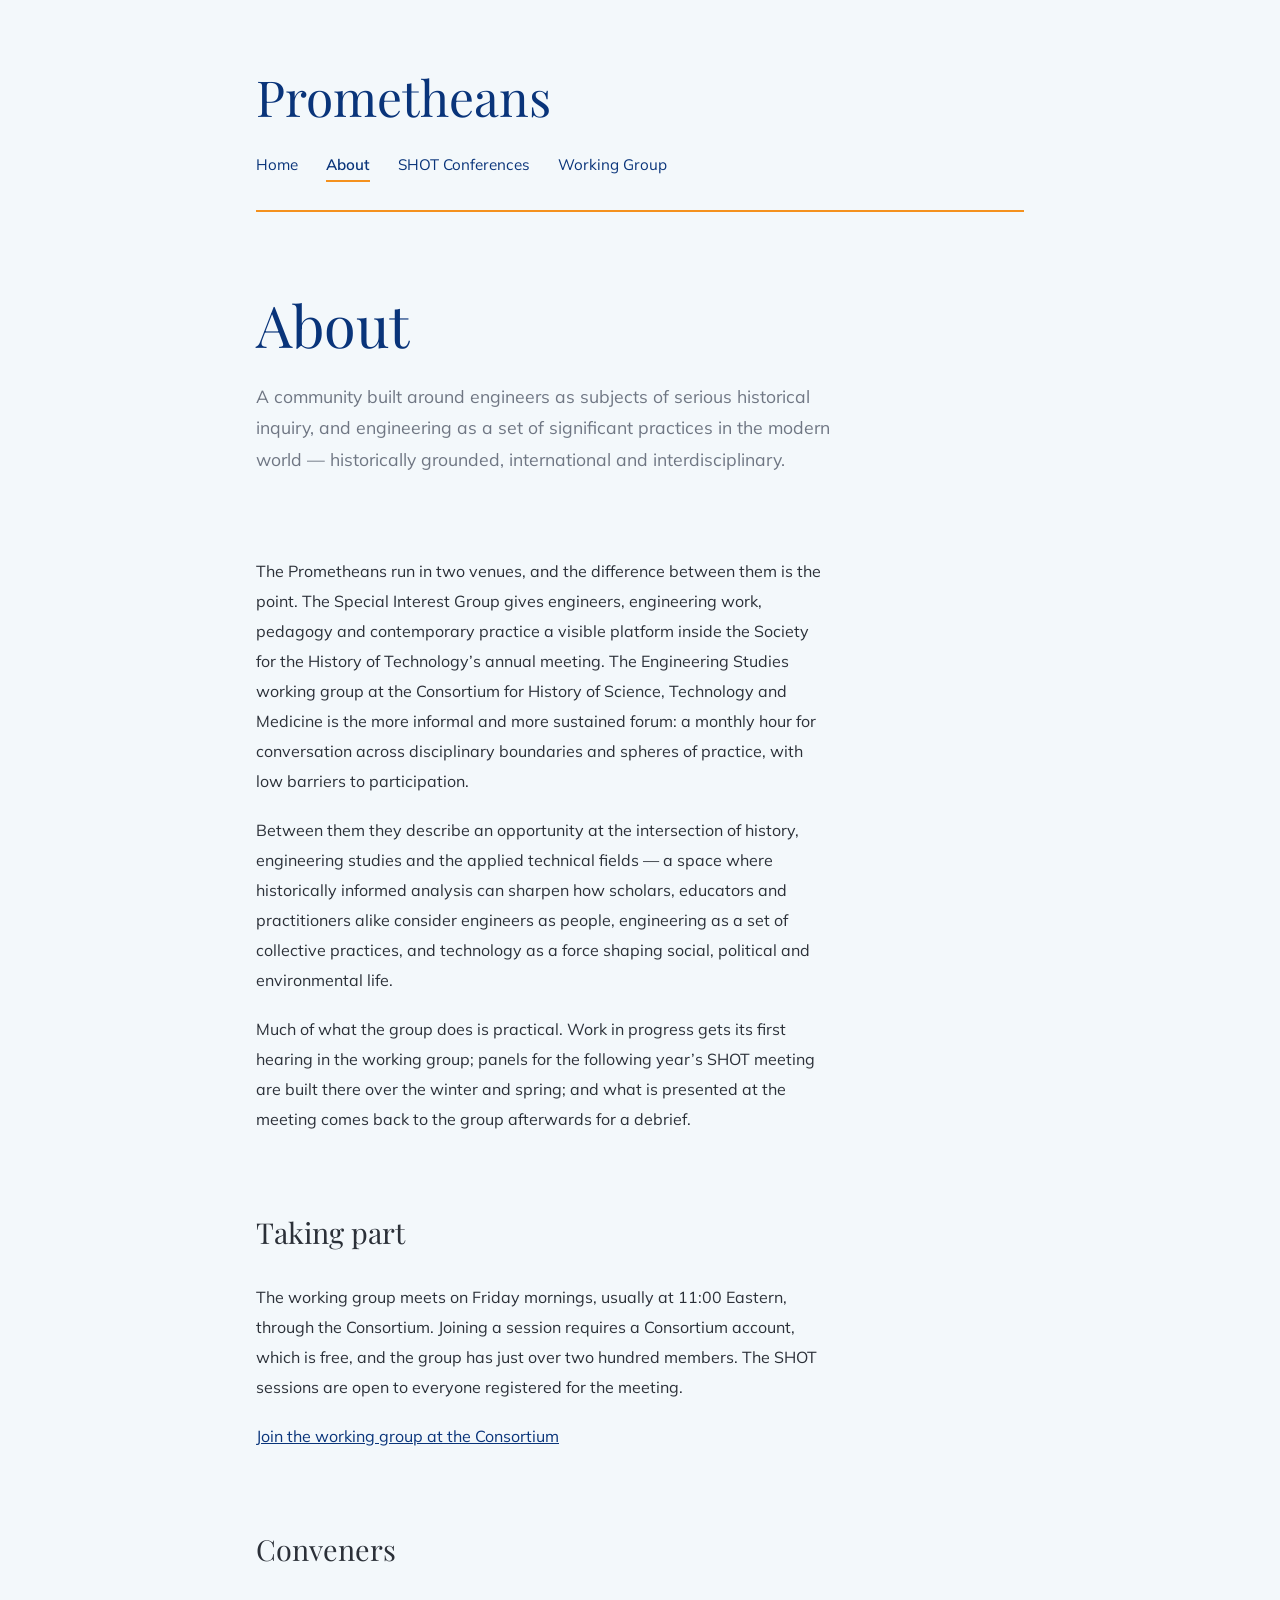
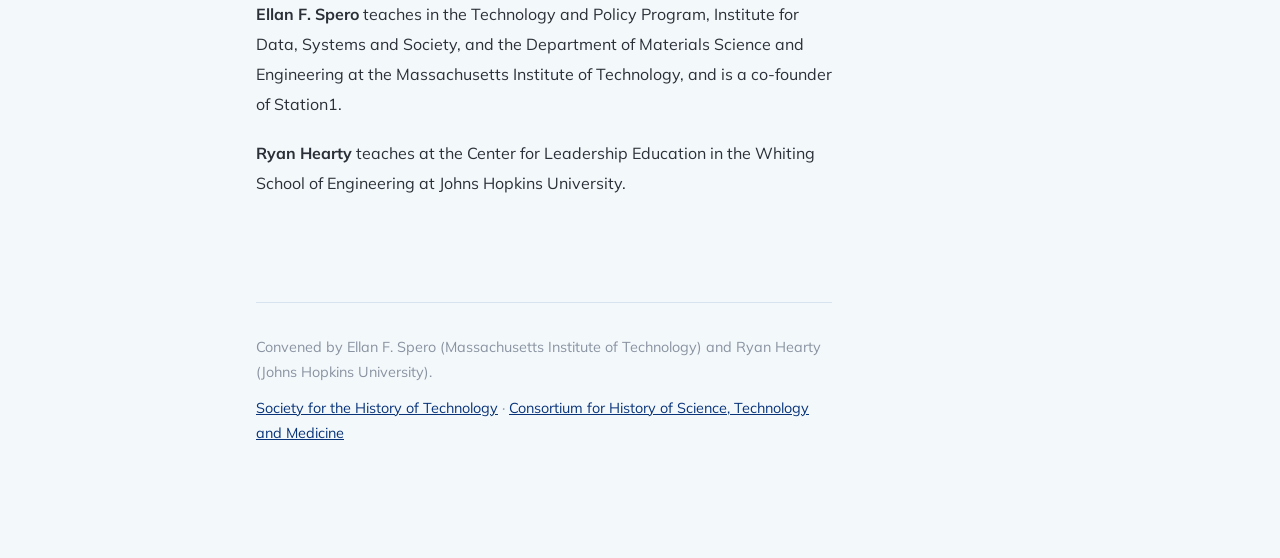
==== about/index.html @ 76af967d "Prometheans site: SHOT 2026 sessions" ====
<!doctype html>
<html lang="en">
<head>
<meta charset="utf-8">
<meta name="viewport" content="width=device-width, initial-scale=1">
<title>About — Prometheans</title>
<meta name="description" content="About the Prometheans: aims, conveners and how to take part.">
<link rel="preconnect" href="https://fonts.googleapis.com">
<link rel="preconnect" href="https://fonts.gstatic.com" crossorigin>
<link rel="stylesheet" href="https://fonts.googleapis.com/css2?family=Playfair+Display:wght@400;500&family=Mulish:wght@400;600;700&display=swap">
<link rel="stylesheet" href="../assets/style.css">
</head>
<body>
<div class="wrap">

  <header class="masthead">
    <a class="wordmark" href="../">Prometheans</a>
    <nav class="years">
      <a href="../">Home</a>
      <a href="../about/" aria-current="page">About</a>
      <a href="../shot/">SHOT Conferences</a>
      <a href="../chstm/">Working Group</a>
    </nav>
  </header>

  <div class="phead">
    <h1>About</h1>
    <p class="standfirst">A community built around engineers as subjects of serious historical inquiry, and engineering as a set of significant practices in the modern world &mdash; historically grounded, international and interdisciplinary.</p>
  </div>

  <!-- RYAN: this page is drawn from the conclusion of your and Ellan's 2026
       Engineering Studies report, the CHSTM group page, and the SHOT programme.
       Expand wherever you want more of your own voice. -->
  <div class="prose">
    <p>The Prometheans run in two venues, and the difference between them is the point. The Special Interest Group gives engineers, engineering work, pedagogy and contemporary practice a visible platform inside the Society for the History of Technology&rsquo;s annual meeting. The Engineering Studies working group at the Consortium for History of Science, Technology and Medicine is the more informal and more sustained forum: a monthly hour for conversation across disciplinary boundaries and spheres of practice, with low barriers to participation.</p>
    <p>Between them they describe an opportunity at the intersection of history, engineering studies and the applied technical fields &mdash; a space where historically informed analysis can sharpen how scholars, educators and practitioners alike consider engineers as people, engineering as a set of collective practices, and technology as a force shaping social, political and environmental life.</p>
    <p>Much of what the group does is practical. Work in progress gets its first hearing in the working group; panels for the following year&rsquo;s SHOT meeting are built there over the winter and spring; and what is presented at the meeting comes back to the group afterwards for a debrief.</p>
  </div>

  <h2>Taking part</h2>
  <div class="prose">
    <p>The working group meets on Friday mornings, usually at 11:00 Eastern, through the Consortium. Joining a session requires a Consortium account, which is free, and the group has just over two hundred members. The SHOT sessions are open to everyone registered for the meeting.</p>
    <p><a href="https://www.chstm.org/group/engineering-studies">Join the working group at the Consortium</a></p>
  </div>

  <h2>Conveners</h2>
  <div class="prose">
    <p><b>Ellan F. Spero</b> teaches in the Technology and Policy Program, Institute for Data, Systems and Society, and the Department of Materials Science and Engineering at the Massachusetts Institute of Technology, and is a co-founder of Station1.</p>
    <p><b>Ryan Hearty</b> teaches at the Center for Leadership Education in the Whiting School of Engineering at Johns Hopkins University.</p>
  </div>

  <footer>
    <p>Convened by Ellan F. Spero (Massachusetts Institute of Technology) and Ryan Hearty (Johns Hopkins University).</p>
    <p><a href="https://www.historyoftechnology.org/">Society for the History of Technology</a> &middot; <a href="https://www.chstm.org/group/engineering-studies">Consortium for History of Science, Technology and Medicine</a></p>
  </footer>

</div>
</body>
</html>
---- assets/style.css ----
/* Prometheans SIG — shared stylesheet.
   Palette and typography matched to the Society for the History of Technology:
     page      #F3F8FB   text     #2B3038   muted   #6F7683
     navy      #09347A   orange   #F4911E   white   #FFFFFF
   SHOT sets headings in Playfair Display at regular weight and body text in
   Proxima Nova. Playfair Display is free on Google Fonts and is used here as-is.
   Proxima Nova is a licensed Adobe font, so Mulish stands in for it — the nearest
   free humanist sans — above SHOT's own helvetica/arial fallbacks. If the Society
   shares its Typekit kit, swap --sans for: proxima-nova, helvetica, arial, sans-serif.

   Spacing scale: 1.5 / 2.5 / 4 / 5 / 6.5 rem. Only one heavy rule on the page,
   under the masthead; everything else is a hairline or plain space. */

:root{
  --paper:#F3F8FB;
  --surface:#FFFFFF;
  --ink:#2B3038;
  --ink-soft:#6F7683;
  --ink-faint:#8A93A1;
  --navy:#09347A;
  --orange:#F4911E;
  --rule:#D7E3EE;
  --rule-soft:#E9EFF5;
  --serif:"Playfair Display",Georgia,"Times New Roman",serif;
  --sans:"Mulish",helvetica,arial,sans-serif;
  --measure:36rem;
}
@media (prefers-color-scheme:dark){
  :root:not([data-theme="light"]){
    --paper:#0D1420;
    --surface:#141C2B;
    --ink:#E4EAF2;
    --ink-soft:#9FABBD;
    --ink-faint:#78859A;
    --navy:#93B4E4;
    --orange:#F4A742;
    --rule:#243149;
    --rule-soft:#1C2639;
    color-scheme:dark;
  }
}
:root[data-theme="dark"]{
  --paper:#0D1420;
  --surface:#141C2B;
  --ink:#E4EAF2;
  --ink-soft:#9FABBD;
  --ink-faint:#78859A;
  --navy:#93B4E4;
  --orange:#F4A742;
  --rule:#243149;
  --rule-soft:#1C2639;
  color-scheme:dark;
}

*{box-sizing:border-box}
html{-webkit-text-size-adjust:100%}

body{
  margin:0;
  background:var(--paper);
  color:var(--ink);
  font-family:var(--sans);
  font-size:16px;
  line-height:1.875;
  -webkit-font-smoothing:antialiased;
}

.wrap{
  max-width:50rem;
  margin:0 auto;
  padding:0 16px 7rem;
}

/* ---------- masthead ---------- */

.masthead{
  border-bottom:2px solid var(--orange);
  margin-bottom:5rem;
  padding:4.5rem 0 1.75rem;
}
.wordmark{
  display:inline-block;
  font-family:var(--serif);
  font-weight:400;
  font-size:clamp(2.2rem,6.5vw,3.1rem);
  line-height:1;
  color:var(--navy);
  text-decoration:none;
}
.wordmark:hover{color:var(--ink)}
.wordmark .flame{color:var(--orange)}
nav.years{
  margin-top:1.75rem;
  display:flex;
  flex-wrap:wrap;
  gap:1.75rem;
  font-size:.95rem;
  line-height:1.4;
}
nav.years a{
  color:var(--navy);
  text-decoration:none;
  padding-bottom:.3rem;
  border-bottom:2px solid transparent;
}
nav.years a:hover{border-bottom-color:var(--rule)}
nav.years a[aria-current="page"]{border-bottom-color:var(--orange);font-weight:600}

/* ---------- page head ---------- */

.phead{margin-bottom:5rem}
h1{
  font-family:var(--serif);
  font-weight:400;
  font-size:clamp(2.4rem,6.5vw,3.6rem);
  line-height:1.12;
  color:var(--navy);
  margin:0 0 1.5rem;
  text-wrap:balance;
}
.standfirst{
  font-size:1.1rem;
  line-height:1.8;
  color:var(--ink-soft);
  max-width:var(--measure);
  margin:0;
}

/* ---------- figure strip ---------- */

.figures{
  display:flex;
  flex-wrap:wrap;
  margin:4rem 0 0;
  border-top:1px solid var(--rule);
  border-bottom:1px solid var(--rule);
}
.figures div{
  flex:1 1 7rem;
  padding:1.75rem 1.5rem 1.75rem 0;
}
.figures b{
  display:block;
  font-family:var(--serif);
  font-weight:400;
  font-size:2.5rem;
  line-height:1;
  color:var(--navy);
}
.figures span{
  display:block;
  margin-top:.55rem;
  font-size:.72rem;
  letter-spacing:.13em;
  text-transform:uppercase;
  color:var(--ink-faint);
  font-weight:600;
  line-height:1.4;
}

/* ---------- prose ---------- */

.prose{max-width:var(--measure)}
.prose p{margin:0 0 1.2em}
h2{
  font-family:var(--serif);
  font-weight:400;
  font-size:1.8rem;
  line-height:1.25;
  color:var(--ink);
  margin:5rem 0 2rem;
}

/* ---------- session list ---------- */

ol.sessions{list-style:none;counter-reset:sess;margin:4rem 0 0;padding:0}
li.session{
  counter-increment:sess;
  position:relative;
  background:var(--surface);
  border:1px solid var(--rule);
  padding:2.5rem 2.5rem 2.5rem 5rem;
  margin-bottom:1.25rem;
}
li.session:last-child{margin-bottom:0}
li.session::before{
  content:counter(sess,decimal-leading-zero);
  position:absolute;
  left:2.5rem;
  top:3.1rem;
  font-family:var(--serif);
  font-size:1.4rem;
  font-weight:400;
  color:var(--orange);
  line-height:1;
  font-variant-numeric:tabular-nums;
}
.when{
  font-size:.73rem;
  letter-spacing:.13em;
  text-transform:uppercase;
  color:var(--ink-faint);
  font-weight:600;
  margin:0 0 .7rem;
  line-height:1.5;
}
li.session h3{
  font-family:var(--serif);
  font-weight:400;
  font-size:1.6rem;
  line-height:1.28;
  color:var(--navy);
  margin:0 0 1.75rem;
  text-wrap:balance;
}
.badge{
  display:inline-block;
  font-family:var(--sans);
  font-size:.65rem;
  letter-spacing:.12em;
  text-transform:uppercase;
  font-weight:700;
  color:#FFFFFF;
  background:var(--orange);
  padding:.3rem .55rem;
  vertical-align:.32em;
  margin-left:.6rem;
  white-space:nowrap;
  line-height:1.2;
}
ul.papers{list-style:none;margin:0;padding:0}
ul.papers li{
  padding:1.4rem 0;
  border-top:1px solid var(--rule-soft);
  line-height:1.6;
}
ul.papers li:first-child{border-top:none;padding-top:0}
ul.papers li:last-child{padding-bottom:0}
.who{
  display:block;
  font-weight:700;
  font-size:.95rem;
  color:var(--ink);
}
.who + .who{margin-top:.05rem}
.aff{font-size:.85rem;font-weight:400;color:var(--ink-faint)}
.paper{
  display:block;
  font-size:.97rem;
  line-height:1.65;
  color:var(--ink-soft);
  margin-top:.45rem;
}

/* ---------- year index ---------- */

.yearlist{list-style:none;margin:0;padding:0}
.yearlist li{
  background:var(--surface);
  border:1px solid var(--rule);
  margin-bottom:1.25rem;
}
.yearlist li:last-child{margin-bottom:0}
a.yearrow{
  display:flex;
  flex-wrap:wrap;
  align-items:baseline;
  gap:.3rem 2rem;
  padding:2rem 2.5rem;
  text-decoration:none;
  color:inherit;
}
a.yearrow:hover{background:var(--paper)}
a.yearrow .yr{
  font-family:var(--serif);
  font-weight:400;
  font-size:2.2rem;
  line-height:1;
  color:var(--navy);
  min-width:5rem;
}
a.yearrow .yd b{display:block;font-size:1.05rem;font-weight:700;line-height:1.5}
a.yearrow .yd span{display:block;font-size:.9rem;color:var(--ink-faint);line-height:1.5}
.yearlist li.pending{padding:2rem 2.5rem;color:var(--ink-faint)}
.yearlist li.pending .yr{
  font-family:var(--serif);font-weight:400;font-size:2.2rem;line-height:1;
  color:var(--ink-faint);display:inline-block;min-width:5rem;vertical-align:baseline;
}

/* ---------- footer ---------- */

footer{
  margin-top:6.5rem;
  padding-top:2rem;
  border-top:1px solid var(--rule);
  font-size:.9rem;
  line-height:1.75;
  color:var(--ink-faint);
  max-width:var(--measure);
}
footer p{margin:0 0 .7em}
footer p:last-child{margin-bottom:0}
a{color:var(--navy)}
a:hover{color:var(--orange)}

@media (max-width:34rem){
  .masthead{padding-top:3rem;margin-bottom:3.5rem}
  .phead{margin-bottom:3.5rem}
  h2{margin:3.5rem 0 1.5rem}
  ol.sessions{margin-top:3rem}
  li.session{padding:1.75rem 1.5rem 1.75rem 3.6rem}
  li.session::before{left:1.4rem;top:2.35rem;font-size:1.2rem}
  li.session h3{margin-bottom:1.25rem}
  .figures{margin-top:3rem}
  .figures div{flex-basis:5.5rem;padding:1.4rem 1rem 1.4rem 0}
  .figures b{font-size:2rem}
  a.yearrow,.yearlist li.pending{padding:1.5rem}
  footer{margin-top:4rem}
}

/* ---------- home entry points ---------- */

ul.entries{list-style:none;margin:0;padding:0}
ul.entries li{
  background:var(--surface);
  border:1px solid var(--rule);
  margin-bottom:1.25rem;
}
ul.entries li:last-child{margin-bottom:0}
ul.entries a{
  display:block;
  padding:2rem 2.5rem;
  text-decoration:none;
  color:inherit;
}
ul.entries a:hover{background:var(--paper)}
ul.entries b{
  display:block;
  font-family:var(--serif);
  font-weight:400;
  font-size:1.5rem;
  line-height:1.25;
  color:var(--navy);
  margin-bottom:.6rem;
}
ul.entries span{
  display:block;
  font-size:.95rem;
  line-height:1.7;
  color:var(--ink-soft);
  max-width:34rem;
}

/* ---------- working group archive ---------- */

ol.archive{list-style:none;margin:0;padding:0}
ol.archive li{
  padding:1.9rem 0;
  border-top:1px solid var(--rule);
}
ol.archive li.yrmark{
  border-top:none;
  padding:3rem 0 .5rem;
  font-family:var(--serif);
  font-size:1.7rem;
  line-height:1;
  color:var(--orange);
}
ol.archive li.yrmark:first-child{padding-top:0}
ol.archive li.yrmark + li{border-top:1px solid var(--rule)}
ol.archive h3{
  font-family:var(--serif);
  font-weight:400;
  font-size:1.35rem;
  line-height:1.3;
  color:var(--navy);
  margin:0 0 .6rem;
  text-wrap:balance;
}
ol.archive .detail{
  margin:0;
  font-size:.97rem;
  line-height:1.7;
  color:var(--ink-soft);
  max-width:var(--measure);
}

@media (max-width:34rem){
  ul.entries a{padding:1.5rem}
  ol.archive li{padding:1.5rem 0}
  ol.archive li.yrmark{padding:2.25rem 0 .4rem}
}

/* ---------- panel chair line and emergent questions ---------- */

.chairline{
  margin:-1.25rem 0 1.5rem;
  font-size:.88rem;
  line-height:1.6;
  color:var(--ink-faint);
}
ol.questions{
  list-style:none;
  counter-reset:q;
  margin:1.5rem 0 0;
  padding:0;
}
ol.questions li{
  counter-increment:q;
  position:relative;
  padding:1.5rem 0 1.5rem 3.25rem;
  border-top:1px solid var(--rule);
  font-size:.97rem;
  line-height:1.7;
  color:var(--ink-soft);
  max-width:40rem;
}
ol.questions li:last-child{border-bottom:1px solid var(--rule)}
ol.questions li::before{
  content:counter(q);
  position:absolute;
  left:.6rem;
  top:1.85rem;
  font-family:var(--serif);
  font-size:1.3rem;
  line-height:1;
  color:var(--orange);
}
ol.questions b{color:var(--ink);font-weight:700}

@media (max-width:34rem){
  ol.questions li{padding-left:2.4rem}
  ol.questions li::before{left:0;top:1.6rem;font-size:1.1rem}
}
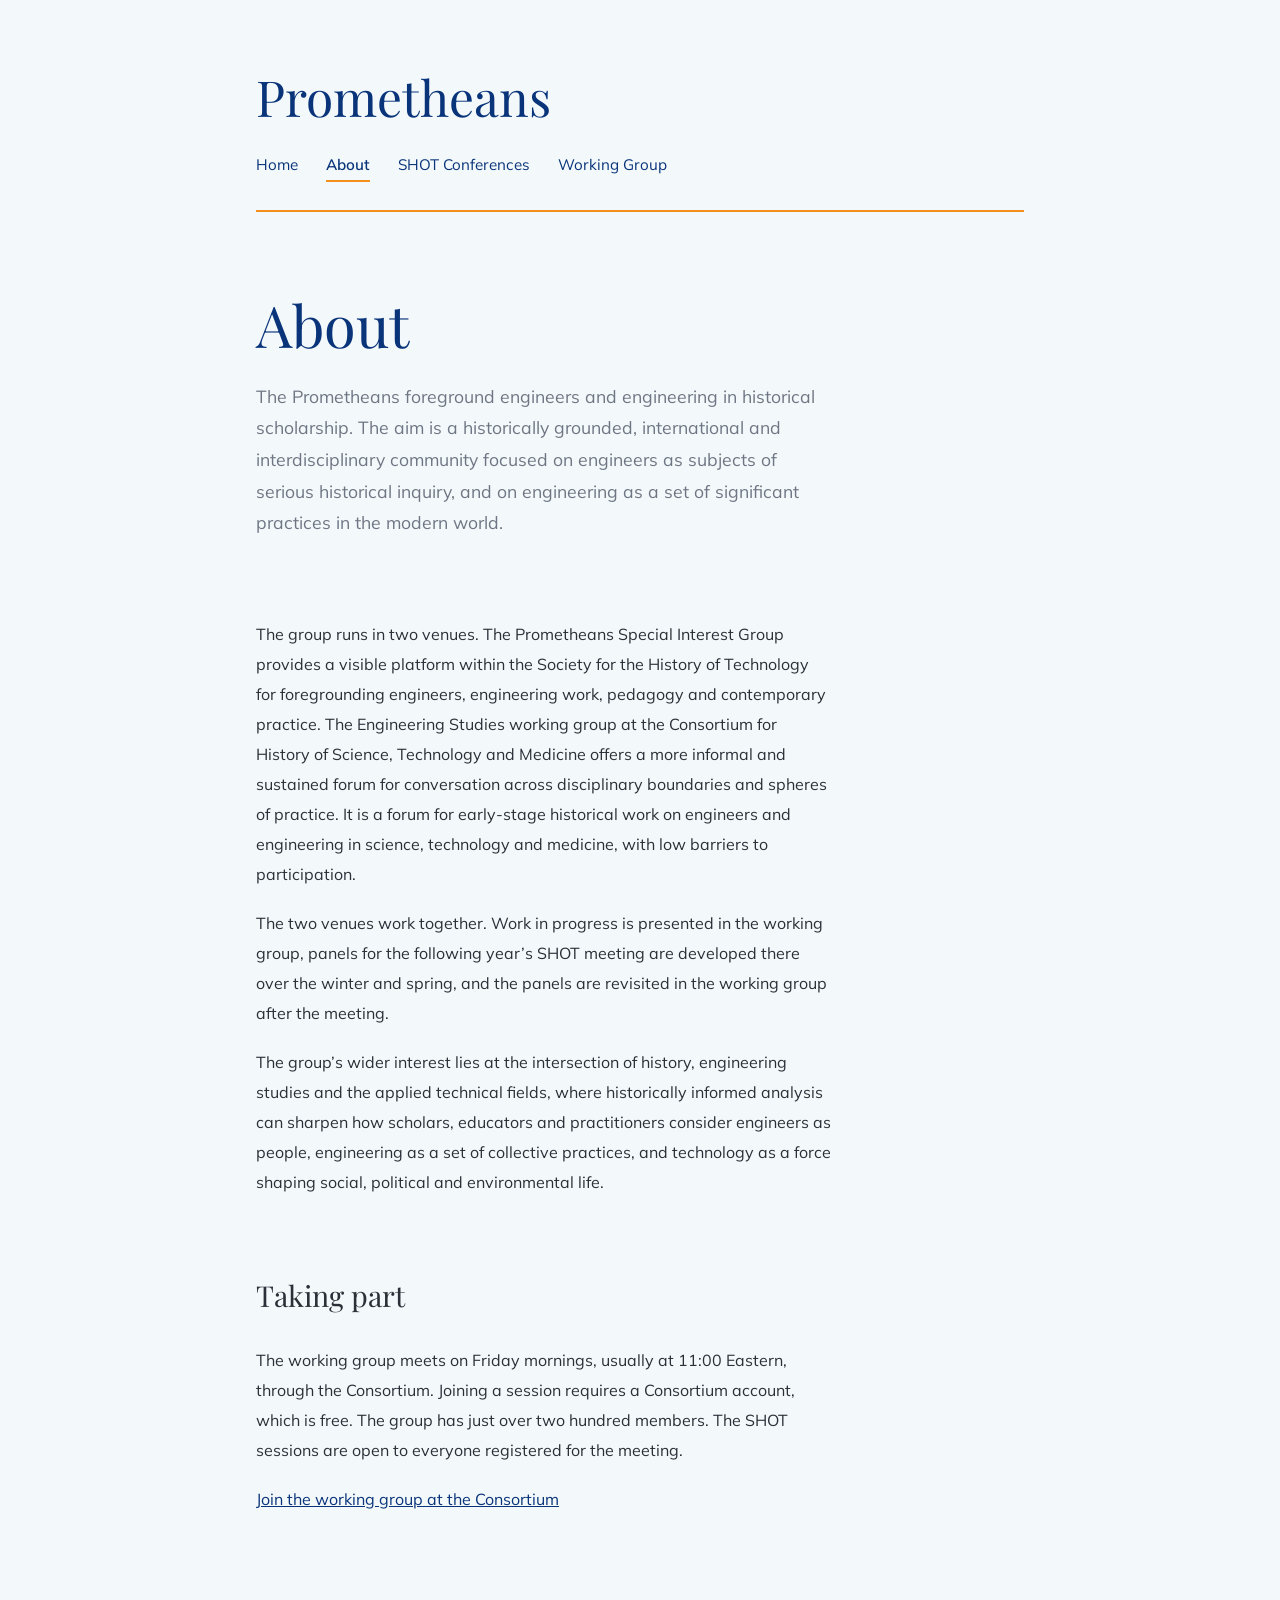
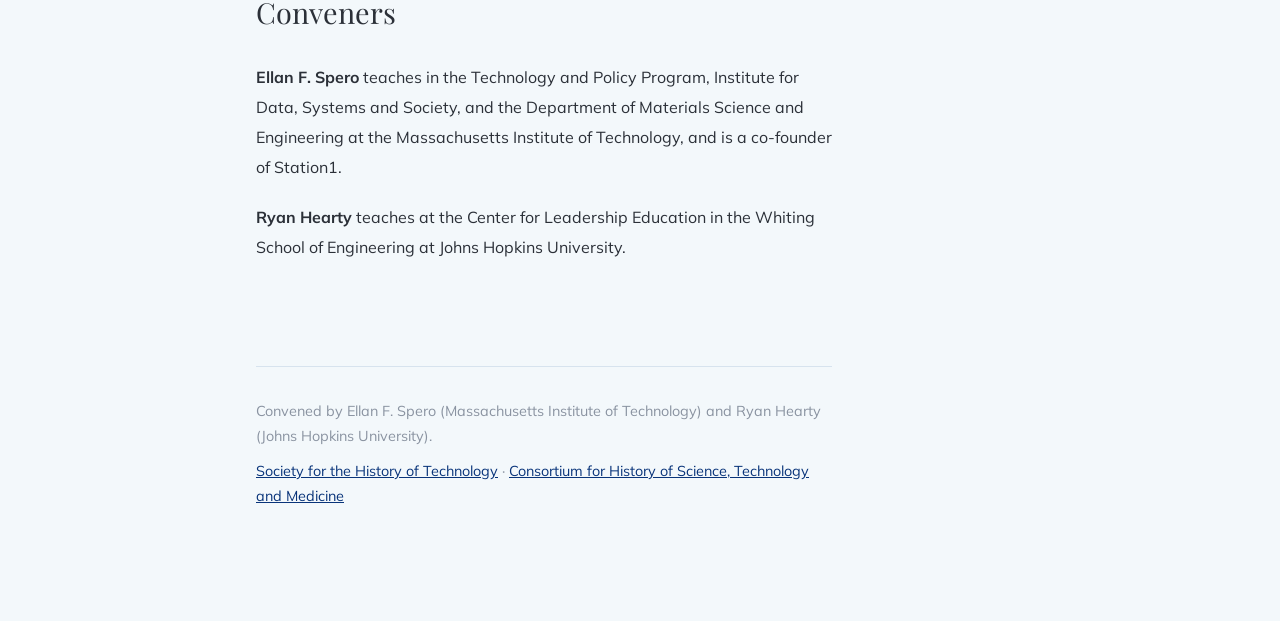
==== commit 283d3ad6: "Rewrite About in the group's own published wording Replace invented phrasing on the About page with " ====
--- a/about/index.html
+++ b/about/index.html
@@ -25,21 +25,20 @@
 
   <div class="phead">
     <h1>About</h1>
-    <p class="standfirst">A community built around engineers as subjects of serious historical inquiry, and engineering as a set of significant practices in the modern world &mdash; historically grounded, international and interdisciplinary.</p>
+    <p class="standfirst">The Prometheans foreground engineers and engineering in historical scholarship. The aim is a historically grounded, international and interdisciplinary community focused on engineers as subjects of serious historical inquiry, and on engineering as a set of significant practices in the modern world.</p>
   </div>
 
-  <!-- RYAN: this page is drawn from the conclusion of your and Ellan's 2026
-       Engineering Studies report, the CHSTM group page, and the SHOT programme.
-       Expand wherever you want more of your own voice. -->
+  <!-- RYAN: the wording here is taken from your and Ellan's 2026 Engineering Studies
+       report and from the CHSTM group page. Expand or replace as you like. -->
   <div class="prose">
-    <p>The Prometheans run in two venues, and the difference between them is the point. The Special Interest Group gives engineers, engineering work, pedagogy and contemporary practice a visible platform inside the Society for the History of Technology&rsquo;s annual meeting. The Engineering Studies working group at the Consortium for History of Science, Technology and Medicine is the more informal and more sustained forum: a monthly hour for conversation across disciplinary boundaries and spheres of practice, with low barriers to participation.</p>
-    <p>Between them they describe an opportunity at the intersection of history, engineering studies and the applied technical fields &mdash; a space where historically informed analysis can sharpen how scholars, educators and practitioners alike consider engineers as people, engineering as a set of collective practices, and technology as a force shaping social, political and environmental life.</p>
-    <p>Much of what the group does is practical. Work in progress gets its first hearing in the working group; panels for the following year&rsquo;s SHOT meeting are built there over the winter and spring; and what is presented at the meeting comes back to the group afterwards for a debrief.</p>
+    <p>The group runs in two venues. The Prometheans Special Interest Group provides a visible platform within the Society for the History of Technology for foregrounding engineers, engineering work, pedagogy and contemporary practice. The Engineering Studies working group at the Consortium for History of Science, Technology and Medicine offers a more informal and sustained forum for conversation across disciplinary boundaries and spheres of practice. It is a forum for early-stage historical work on engineers and engineering in science, technology and medicine, with low barriers to participation.</p>
+    <p>The two venues work together. Work in progress is presented in the working group, panels for the following year&rsquo;s SHOT meeting are developed there over the winter and spring, and the panels are revisited in the working group after the meeting.</p>
+    <p>The group&rsquo;s wider interest lies at the intersection of history, engineering studies and the applied technical fields, where historically informed analysis can sharpen how scholars, educators and practitioners consider engineers as people, engineering as a set of collective practices, and technology as a force shaping social, political and environmental life.</p>
   </div>
 
   <h2>Taking part</h2>
   <div class="prose">
-    <p>The working group meets on Friday mornings, usually at 11:00 Eastern, through the Consortium. Joining a session requires a Consortium account, which is free, and the group has just over two hundred members. The SHOT sessions are open to everyone registered for the meeting.</p>
+    <p>The working group meets on Friday mornings, usually at 11:00 Eastern, through the Consortium. Joining a session requires a Consortium account, which is free. The group has just over two hundred members. The SHOT sessions are open to everyone registered for the meeting.</p>
     <p><a href="https://www.chstm.org/group/engineering-studies">Join the working group at the Consortium</a></p>
   </div>
 
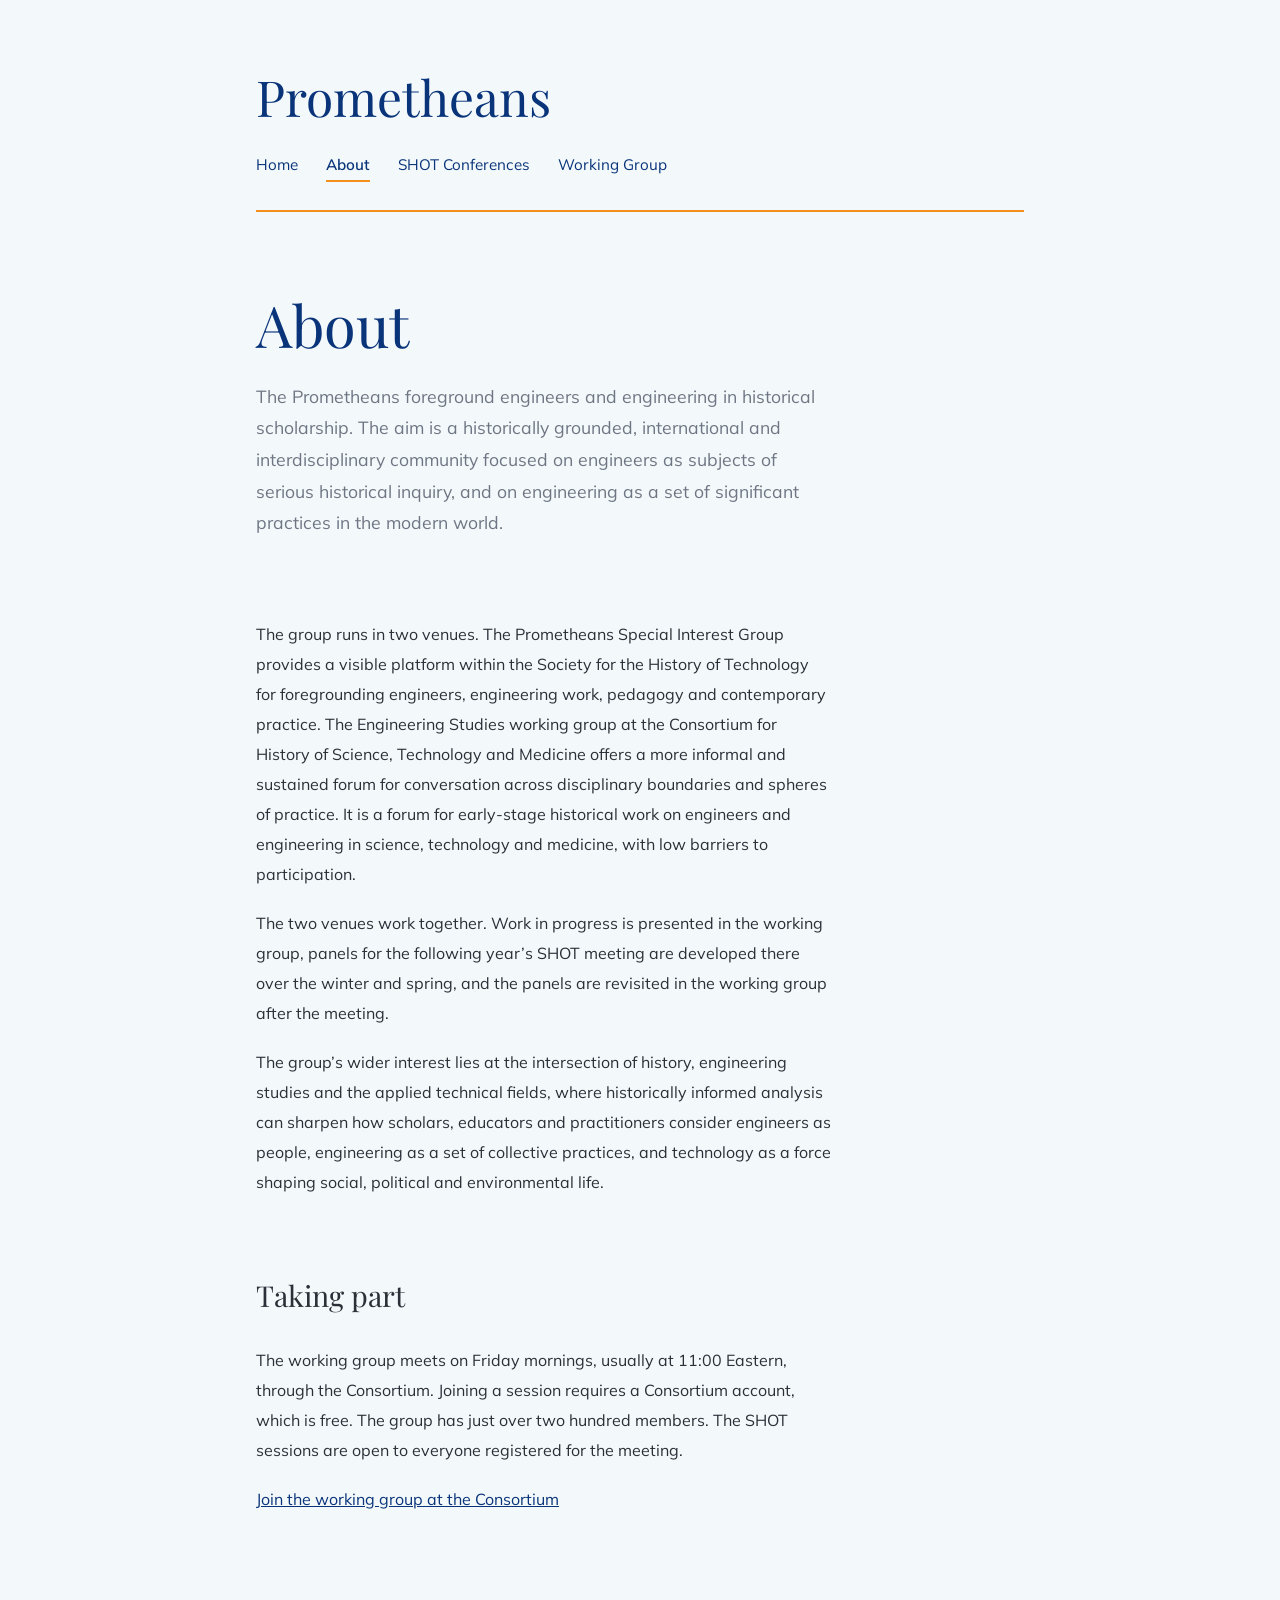
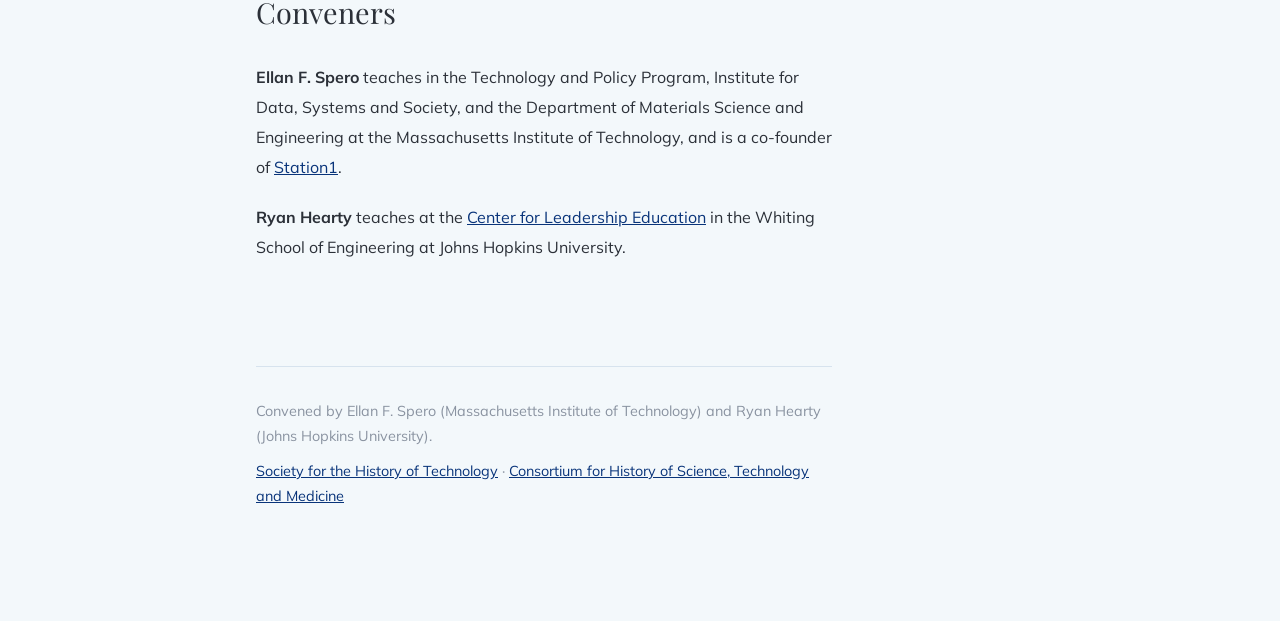
==== commit d42772a9: "Add verified links: books, project sites, convener pages Link the books discussed in the working gro" ====
--- a/about/index.html
+++ b/about/index.html
@@ -44,8 +44,8 @@
 
   <h2>Conveners</h2>
   <div class="prose">
-    <p><b>Ellan F. Spero</b> teaches in the Technology and Policy Program, Institute for Data, Systems and Society, and the Department of Materials Science and Engineering at the Massachusetts Institute of Technology, and is a co-founder of Station1.</p>
-    <p><b>Ryan Hearty</b> teaches at the Center for Leadership Education in the Whiting School of Engineering at Johns Hopkins University.</p>
+    <p><b>Ellan F. Spero</b> teaches in the Technology and Policy Program, Institute for Data, Systems and Society, and the Department of Materials Science and Engineering at the Massachusetts Institute of Technology, and is a co-founder of <a href="https://www.station1.org/">Station1</a>.</p>
+    <p><b>Ryan Hearty</b> teaches at the <a href="https://engineering.jhu.edu/cle/faculty/ryan-hearty/">Center for Leadership Education</a> in the Whiting School of Engineering at Johns Hopkins University.</p>
   </div>
 
   <footer>
--- a/assets/style.css
+++ b/assets/style.css
@@ -432,3 +432,16 @@
   ol.questions li{padding-left:2.4rem}
   ol.questions li::before{left:0;top:1.6rem;font-size:1.1rem}
 }
+
+/* ---------- resource links under a paper ---------- */
+
+.reslinks{
+  display:block;
+  margin-top:.45rem;
+  font-size:.85rem;
+  line-height:1.6;
+  color:var(--ink-faint);
+}
+.reslinks a{color:var(--navy);text-decoration:none;border-bottom:1px solid var(--rule)}
+.reslinks a:hover{color:var(--orange);border-bottom-color:var(--orange)}
+ol.archive .detail a,.prose a{color:var(--navy)}
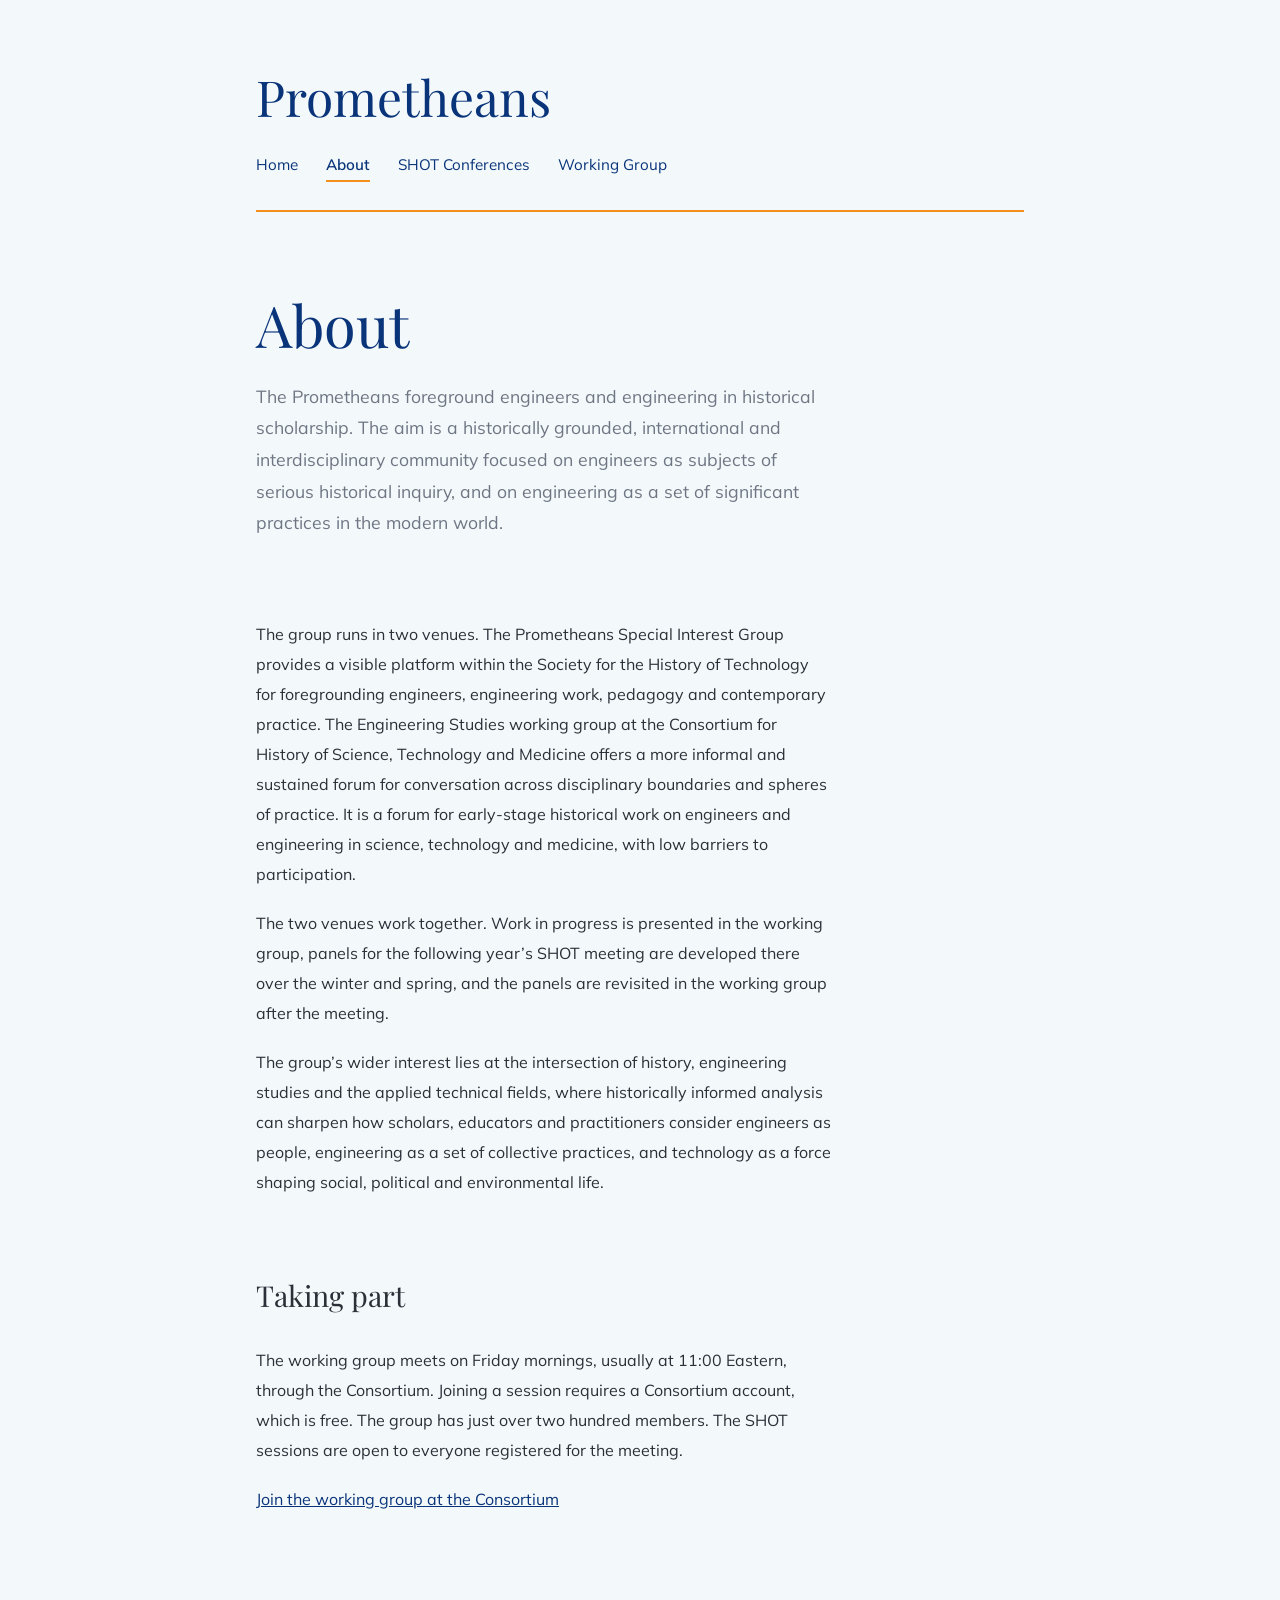
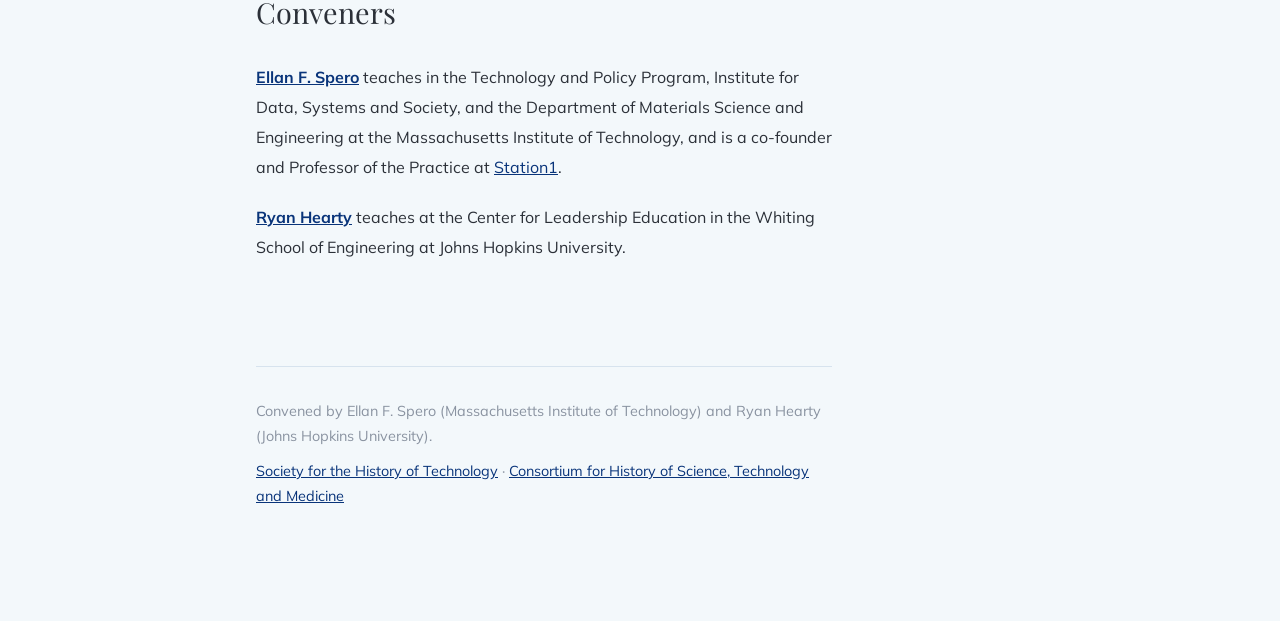
==== commit b3165d00: "Link conveners' homepages on the About page Co-Authored-By: Claude Opus 5 <noreply@anthropic.com> Cl" ====
--- a/about/index.html
+++ b/about/index.html
@@ -44,8 +44,8 @@
 
   <h2>Conveners</h2>
   <div class="prose">
-    <p><b>Ellan F. Spero</b> teaches in the Technology and Policy Program, Institute for Data, Systems and Society, and the Department of Materials Science and Engineering at the Massachusetts Institute of Technology, and is a co-founder of <a href="https://www.station1.org/">Station1</a>.</p>
-    <p><b>Ryan Hearty</b> teaches at the <a href="https://engineering.jhu.edu/cle/faculty/ryan-hearty/">Center for Leadership Education</a> in the Whiting School of Engineering at Johns Hopkins University.</p>
+    <p><b><a href="https://web.mit.edu/efs8/www/">Ellan F. Spero</a></b> teaches in the Technology and Policy Program, Institute for Data, Systems and Society, and the Department of Materials Science and Engineering at the Massachusetts Institute of Technology, and is a co-founder and Professor of the Practice at <a href="https://www.station1.org/">Station1</a>.</p>
+    <p><b><a href="https://engineering.jhu.edu/cle/faculty/ryan-hearty/">Ryan Hearty</a></b> teaches at the Center for Leadership Education in the Whiting School of Engineering at Johns Hopkins University.</p>
   </div>
 
   <footer>
